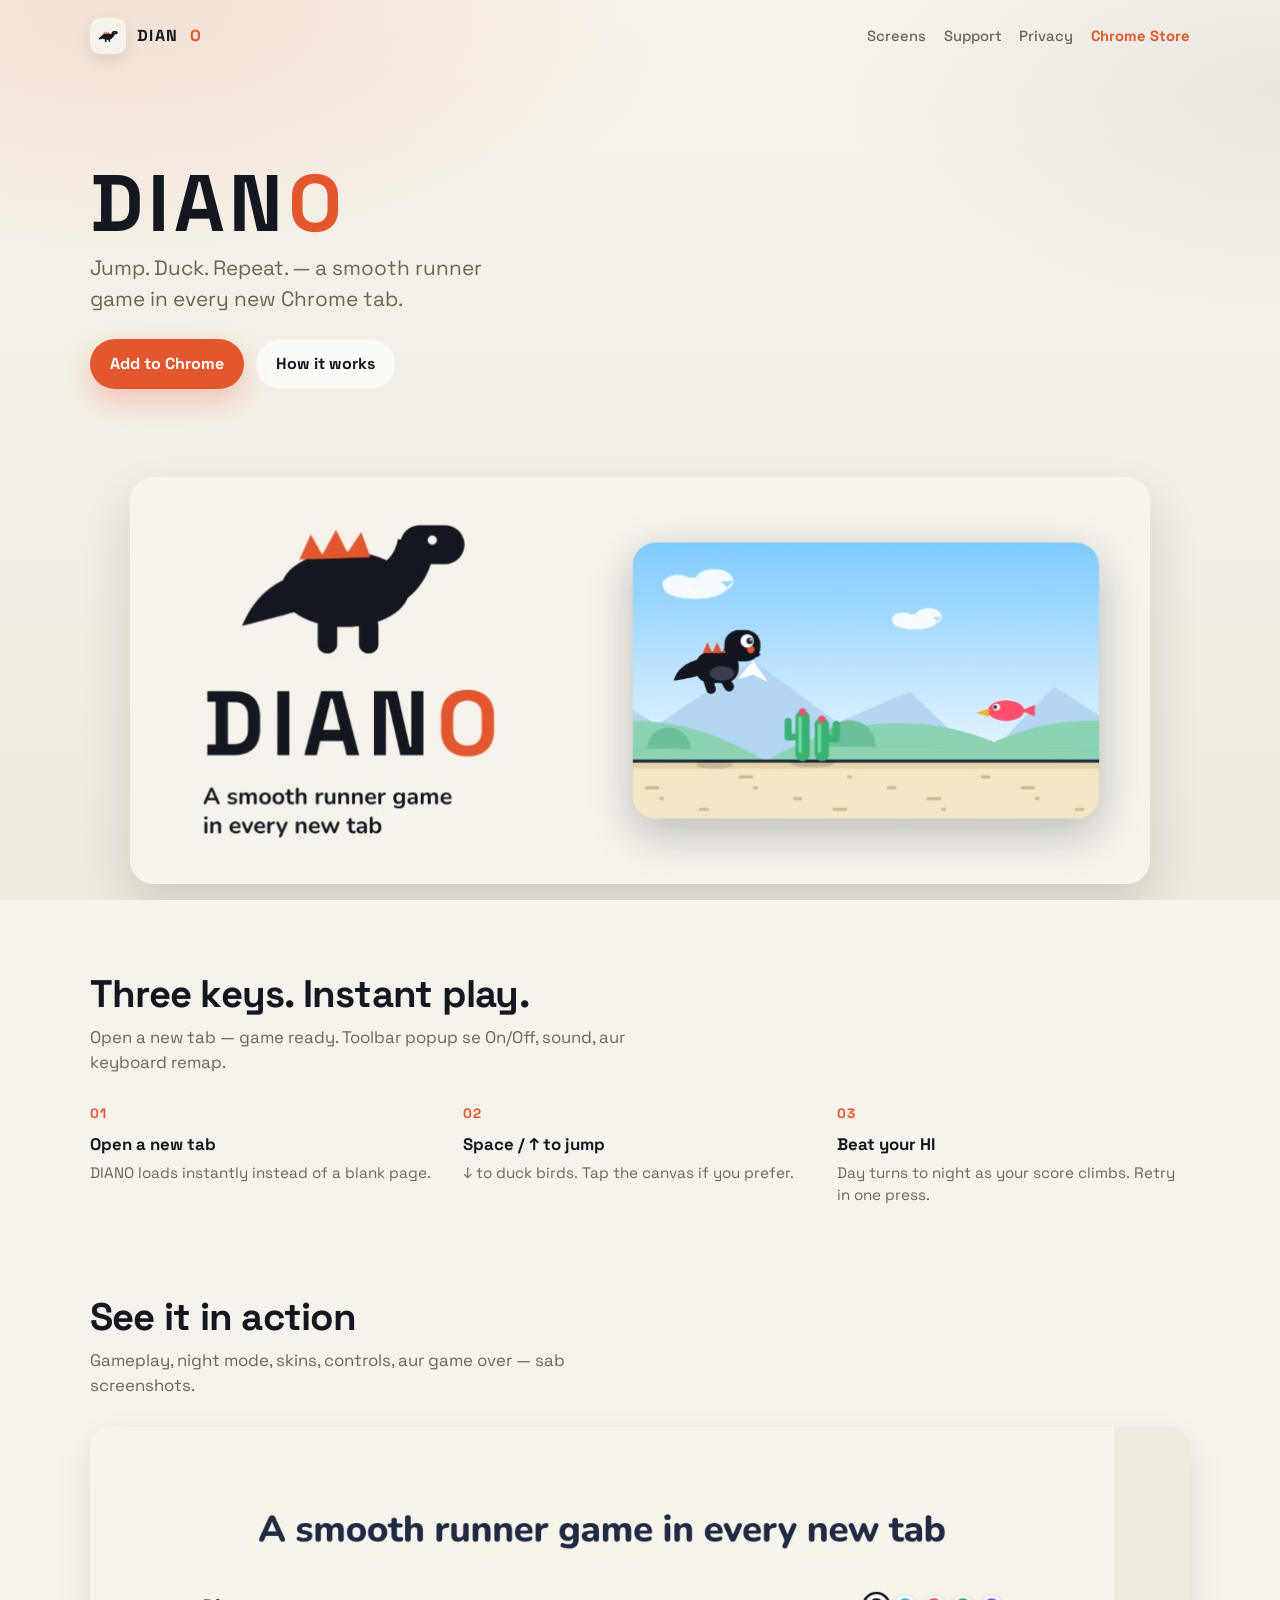
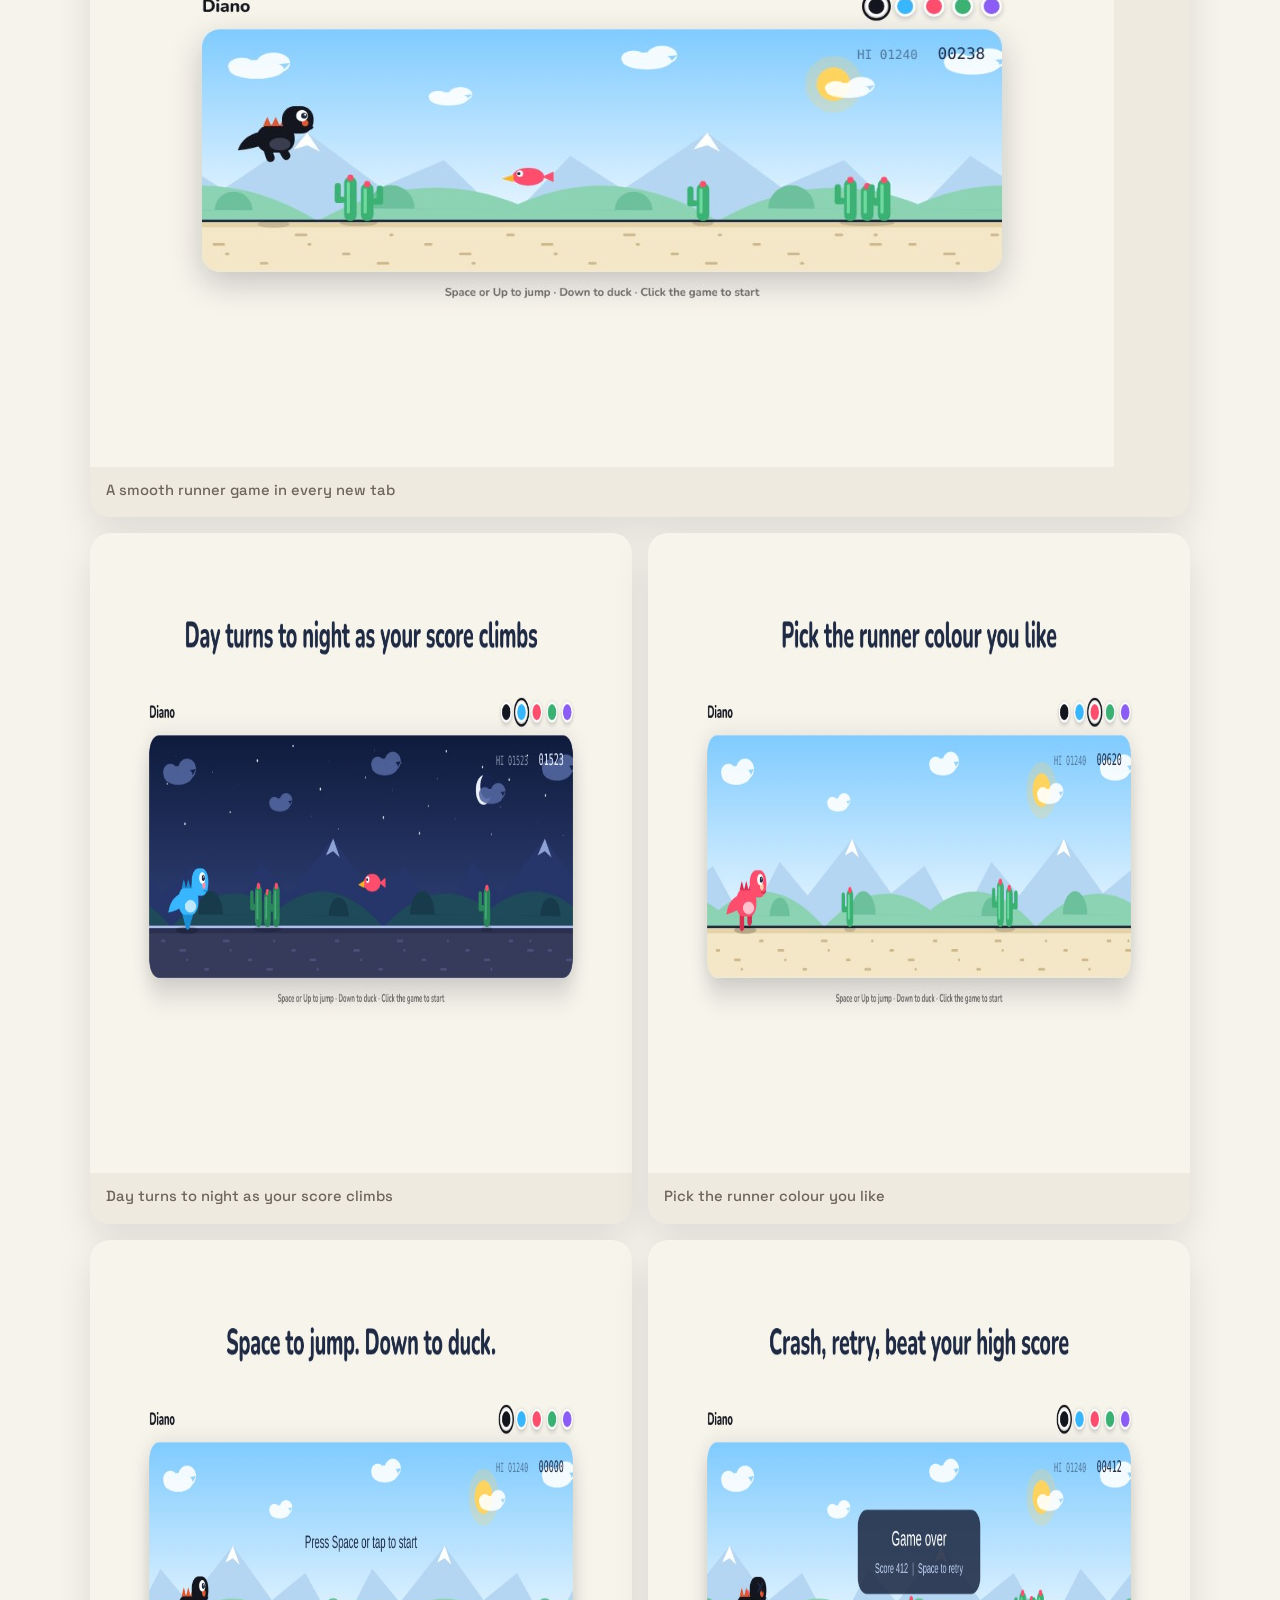
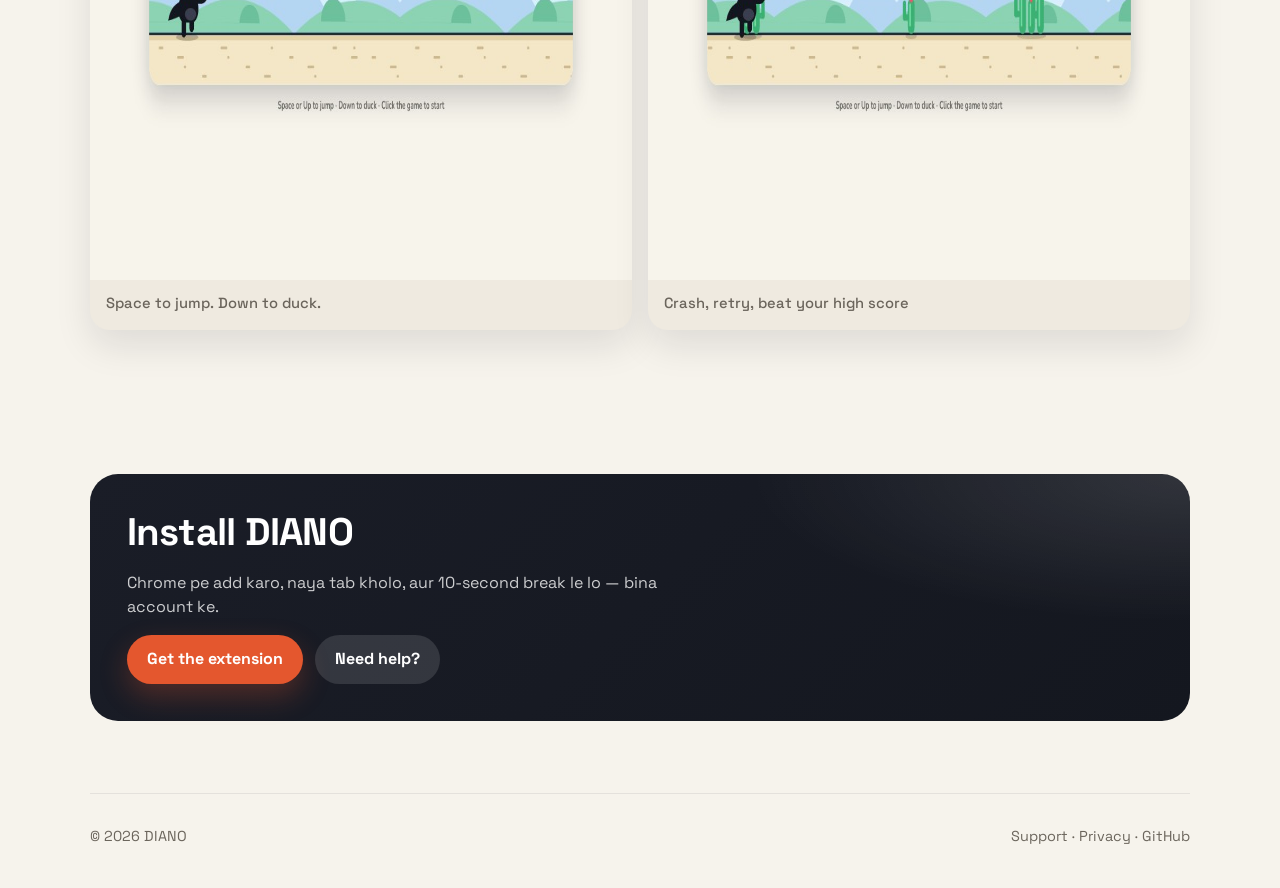
==== docs/index.html @ 9ef1a7bb "Add GitHub Pages site with screenshots, privacy, and support Ship a DIANO landing page plus store as" ====
<!DOCTYPE html>
<html lang="en">
<head>
  <meta charset="UTF-8" />
  <meta name="viewport" content="width=device-width, initial-scale=1" />
  <title>DIANO — Runner in every new tab</title>
  <meta name="description" content="DIANO turns every Chrome new tab into a smooth runner game. Jump, duck, beat your high score." />
  <meta property="og:title" content="DIANO" />
  <meta property="og:description" content="Jump. Duck. Repeat. A smooth runner in every new tab." />
  <meta property="og:image" content="assets/promo-marquee.jpg" />
  <link rel="icon" href="assets/favicon.png" />
  <link rel="preconnect" href="https://fonts.googleapis.com" />
  <link rel="preconnect" href="https://fonts.gstatic.com" crossorigin />
  <link href="https://fonts.googleapis.com/css2?family=Space+Grotesk:wght@500;700&display=swap" rel="stylesheet" />
  <link rel="stylesheet" href="styles.css" />
</head>
<body>
  <header class="hero">
    <div class="wrap">
      <nav class="nav" aria-label="Primary">
        <a class="nav-brand" href="./">
          <img src="assets/favicon.png" alt="" width="36" height="36" />
          DIAN<span>O</span>
        </a>
        <div class="nav-links">
          <a href="#screens">Screens</a>
          <a href="support.html">Support</a>
          <a href="privacy.html">Privacy</a>
          <a class="accent" href="https://chromewebstore.google.com/" target="_blank" rel="noopener">Chrome Store</a>
        </div>
      </nav>

      <div class="hero-inner">
        <h1>DIAN<span>O</span></h1>
        <p class="lede">Jump. Duck. Repeat. — a smooth runner game in every new Chrome tab.</p>
        <div class="cta-row">
          <a class="btn btn-accent" href="https://chromewebstore.google.com/" target="_blank" rel="noopener">Add to Chrome</a>
          <a class="btn btn-ghost" href="#how">How it works</a>
        </div>
      </div>

      <figure class="hero-art">
        <img src="assets/promo-marquee.jpg" alt="DIANO — Jump. Duck. Repeat." width="1400" height="560" />
      </figure>
    </div>
  </header>

  <main>
    <section class="section" id="how">
      <div class="wrap">
        <h2>Three keys. Instant play.</h2>
        <p class="sub">Open a new tab — game ready. Toolbar popup se On/Off, sound, aur keyboard remap.</p>
        <div class="steps">
          <div class="step">
            <strong>Open a new tab</strong>
            <p>DIANO loads instantly instead of a blank page.</p>
          </div>
          <div class="step">
            <strong>Space / ↑ to jump</strong>
            <p>↓ to duck birds. Tap the canvas if you prefer.</p>
          </div>
          <div class="step">
            <strong>Beat your HI</strong>
            <p>Day turns to night as your score climbs. Retry in one press.</p>
          </div>
        </div>
      </div>
    </section>

    <section class="section" id="screens" style="padding-top:1rem">
      <div class="wrap">
        <h2>See it in action</h2>
        <p class="sub">Gameplay, night mode, skins, controls, aur game over — sab screenshots.</p>
        <div class="shot-grid">
          <figure class="shot wide">
            <img src="assets/shot-gameplay.jpg" alt="DIANO gameplay" width="1024" height="640" loading="lazy" />
            <figcaption>A smooth runner game in every new tab</figcaption>
          </figure>
          <figure class="shot">
            <img src="assets/shot-night.jpg" alt="Night mode as score climbs" width="1024" height="640" loading="lazy" />
            <figcaption>Day turns to night as your score climbs</figcaption>
          </figure>
          <figure class="shot">
            <img src="assets/shot-skins.jpg" alt="Pick runner colour" width="1024" height="640" loading="lazy" />
            <figcaption>Pick the runner colour you like</figcaption>
          </figure>
          <figure class="shot">
            <img src="assets/shot-controls.jpg" alt="Keyboard controls" width="1024" height="640" loading="lazy" />
            <figcaption>Space to jump. Down to duck.</figcaption>
          </figure>
          <figure class="shot">
            <img src="assets/shot-gameover.jpg" alt="Game over screen" width="1024" height="640" loading="lazy" />
            <figcaption>Crash, retry, beat your high score</figcaption>
          </figure>
        </div>
      </div>
    </section>

    <section class="section">
      <div class="wrap">
        <div class="cta-band">
          <h2>Install DIANO</h2>
          <p>Chrome pe add karo, naya tab kholo, aur 10-second break le lo — bina account ke.</p>
          <div class="cta-row">
            <a class="btn btn-accent" href="https://chromewebstore.google.com/" target="_blank" rel="noopener">Get the extension</a>
            <a class="btn btn-ghost" href="support.html">Need help?</a>
          </div>
        </div>
      </div>
    </section>
  </main>

  <footer class="wrap footer">
    <span>© <span id="y"></span> DIANO</span>
    <div>
      <a href="support.html">Support</a>
      ·
      <a href="privacy.html">Privacy</a>
      ·
      <a href="https://github.com/beingamit4197/diano" target="_blank" rel="noopener">GitHub</a>
    </div>
  </footer>
  <script>document.getElementById("y").textContent = new Date().getFullYear();</script>
</body>
</html>
---- docs/styles.css ----
:root {
  --ink: #14171f;
  --accent: #e4572e;
  --cream: #f6f3ec;
  --cream-2: #efeae0;
  --muted: #6b655c;
  --white: #fff;
  --ease: cubic-bezier(0.22, 1, 0.36, 1);
  --font: "Space Grotesk", system-ui, sans-serif;
}

*, *::before, *::after { box-sizing: border-box; }
html { scroll-behavior: smooth; }
body {
  margin: 0;
  font-family: var(--font);
  color: var(--ink);
  background: var(--cream);
  line-height: 1.5;
  -webkit-font-smoothing: antialiased;
}
img { max-width: 100%; display: block; }
a { color: inherit; text-decoration: none; }

.wrap {
  width: min(1100px, calc(100% - 2.5rem));
  margin-inline: auto;
}

/* Nav */
.nav {
  position: relative;
  z-index: 5;
  display: flex;
  align-items: center;
  justify-content: space-between;
  gap: 1rem;
  width: min(1100px, calc(100% - 2.5rem));
  margin-inline: auto;
  padding: 1.15rem 0;
}

.hero .nav {
  position: absolute;
  top: 0;
  left: 50%;
  transform: translateX(-50%);
  width: min(1100px, calc(100% - 2.5rem));
}

.nav-brand {
  display: flex;
  align-items: center;
  gap: 0.7rem;
  font-weight: 700;
  letter-spacing: 0.08em;
  color: var(--ink);
}
.nav-brand img {
  width: 36px;
  height: 36px;
  border-radius: 10px;
  background: var(--cream);
  box-shadow: 0 6px 16px rgba(20, 23, 31, 0.1);
}
.nav-brand span { color: var(--accent); }

.nav-links {
  display: flex;
  flex-wrap: wrap;
  gap: 0.85rem 1.1rem;
  font-size: 0.92rem;
  font-weight: 500;
  color: var(--muted);
}
.nav-links a:hover { color: var(--ink); }
.nav-links a.accent { color: var(--accent); font-weight: 700; }

/* Hero */
.hero {
  position: relative;
  min-height: 100svh;
  display: grid;
  align-items: end;
  overflow: hidden;
  color: var(--ink);
  background:
    radial-gradient(80% 55% at 10% 0%, rgba(228, 87, 46, 0.12), transparent 55%),
    radial-gradient(70% 50% at 100% 10%, rgba(20, 23, 31, 0.05), transparent 50%),
    linear-gradient(180deg, #f6f3ec 0%, #efeae0 100%);
}

.hero-inner {
  position: relative;
  z-index: 1;
  padding: 7rem 0 3.5rem;
  max-width: 720px;
  animation: rise 0.75s var(--ease) both;
}

.hero h1 {
  margin: 0 0 0.7rem;
  font-size: clamp(2.8rem, 8vw, 5rem);
  line-height: 0.95;
  letter-spacing: 0.06em;
  font-weight: 700;
}
.hero h1 span { color: var(--accent); }

.hero .lede {
  margin: 0 0 1.5rem;
  max-width: 28rem;
  font-size: clamp(1.05rem, 2.2vw, 1.3rem);
  color: var(--muted);
}

.cta-row {
  display: flex;
  flex-wrap: wrap;
  gap: 0.75rem;
}

.btn {
  display: inline-flex;
  align-items: center;
  justify-content: center;
  min-height: 48px;
  padding: 0.8rem 1.25rem;
  border-radius: 999px;
  border: none;
  font: inherit;
  font-weight: 700;
  cursor: pointer;
  transition: transform 0.18s var(--ease), box-shadow 0.18s;
}
.btn:hover { transform: translateY(-1px); }

.btn-primary {
  background: var(--ink);
  color: #fff;
  box-shadow: 0 12px 28px rgba(20, 23, 31, 0.2);
}
.btn-accent {
  background: var(--accent);
  color: #fff;
  box-shadow: 0 12px 28px rgba(228, 87, 46, 0.28);
}
.btn-ghost {
  background: rgba(255, 255, 255, 0.65);
  color: var(--ink);
}

@keyframes rise {
  from { opacity: 0; transform: translateY(16px); }
  to { opacity: 1; transform: none; }
}

.hero-art {
  margin-top: 2rem;
  border-radius: 24px;
  overflow: hidden;
  box-shadow: 0 24px 50px rgba(20, 23, 31, 0.14);
  animation: rise 0.85s var(--ease) 0.1s both;
}
.hero-art img { width: 100%; height: auto; }

/* Sections */
.section { padding: 4.5rem 0; }
.section h2 {
  margin: 0 0 0.55rem;
  font-size: clamp(1.7rem, 3.5vw, 2.4rem);
  letter-spacing: -0.02em;
  line-height: 1.15;
}
.section .sub {
  margin: 0 0 1.8rem;
  max-width: 36rem;
  color: var(--muted);
  font-size: 1.05rem;
}

.shot-grid {
  display: grid;
  gap: 1rem;
  grid-template-columns: 1fr;
}
@media (min-width: 800px) {
  .shot-grid { grid-template-columns: 1fr 1fr; }
  .shot-grid .wide { grid-column: 1 / -1; }
}

.shot {
  margin: 0;
  border-radius: 20px;
  overflow: hidden;
  background: var(--cream-2);
  box-shadow: 0 16px 36px rgba(20, 23, 31, 0.1);
}
.shot figcaption {
  padding: 0.75rem 1rem 1rem;
  font-size: 0.92rem;
  color: var(--muted);
  font-weight: 500;
}

.steps {
  display: grid;
  gap: 1.25rem;
  counter-reset: step;
}
@media (min-width: 800px) {
  .steps { grid-template-columns: repeat(3, 1fr); }
}
.step::before {
  counter-increment: step;
  content: "0" counter(step);
  display: block;
  margin-bottom: 0.45rem;
  font-size: 0.85rem;
  font-weight: 700;
  letter-spacing: 0.08em;
  color: var(--accent);
}
.step strong { display: block; margin-bottom: 0.3rem; font-size: 1.05rem; }
.step p { margin: 0; color: var(--muted); font-size: 0.95rem; }

.cta-band {
  padding: 2.3rem;
  border-radius: 28px;
  background:
    radial-gradient(80% 120% at 100% 0%, rgba(255,255,255,0.12), transparent 50%),
    linear-gradient(135deg, #1a1d27, #14171f);
  color: #fff;
  display: grid;
  gap: 1rem;
}
.cta-band h2 { margin: 0; color: #fff; }
.cta-band p { margin: 0; color: rgba(255,255,255,0.78); max-width: 34rem; }
.cta-band .btn-ghost { background: rgba(255,255,255,0.12); color: #fff; }

.footer {
  padding: 2rem 0 2.5rem;
  color: var(--muted);
  font-size: 0.9rem;
  display: flex;
  flex-wrap: wrap;
  gap: 0.75rem 1.25rem;
  justify-content: space-between;
  border-top: 1px solid rgba(20, 23, 31, 0.08);
}
.footer a:hover { color: var(--accent); }

/* Inner pages */
.page-hero {
  padding: 1.25rem 0 2.2rem;
  background:
    radial-gradient(90% 80% at 0% 0%, rgba(228, 87, 46, 0.1), transparent 55%),
    var(--cream);
}
.page-hero .nav {
  position: relative;
  left: auto;
  transform: none;
  width: 100%;
  max-width: none;
  padding: 0 0 2rem;
}
.page-hero h1 {
  margin: 0 0 0.55rem;
  font-size: clamp(2rem, 5vw, 3rem);
  letter-spacing: -0.02em;
}
.page-hero p {
  margin: 0;
  max-width: 36rem;
  color: var(--muted);
  font-size: 1.05rem;
}

.prose { max-width: 44rem; }
.prose h2 {
  margin: 2rem 0 0.55rem;
  font-size: 1.25rem;
}
.prose h2:first-child { margin-top: 0; }
.prose p, .prose li {
  color: var(--muted);
  font-size: 0.98rem;
  line-height: 1.65;
}
.prose ul { margin: 0.4rem 0 0; padding-left: 1.2rem; }
.prose .updated {
  margin: 0 0 1.5rem;
  font-size: 0.88rem;
  color: var(--muted);
}

.faq { display: grid; gap: 0.85rem; }
.faq details {
  border-radius: 16px;
  background: var(--white);
  padding: 1rem 1.15rem;
  box-shadow: 0 10px 28px rgba(20, 23, 31, 0.05);
}
.faq summary {
  cursor: pointer;
  font-weight: 700;
  list-style: none;
}
.faq summary::-webkit-details-marker { display: none; }
.faq summary::after {
  content: "+";
  float: right;
  color: var(--accent);
  font-weight: 700;
}
.faq details[open] summary::after { content: "–"; }
.faq p {
  margin: 0.7rem 0 0;
  color: var(--muted);
  font-size: 0.95rem;
}

.contact {
  margin-top: 2rem;
  padding: 1.4rem 1.5rem;
  border-radius: 20px;
  background: linear-gradient(180deg, #fff, #f3efe6);
}
.contact h2 { margin: 0 0 0.4rem; font-size: 1.25rem; }
.contact p { margin: 0 0 1rem; color: var(--muted); }

@media (max-width: 640px) {
  .nav-links { gap: 0.65rem; font-size: 0.82rem; justify-content: flex-end; }
}

@media (prefers-reduced-motion: reduce) {
  .hero-inner, .hero-art { animation: none !important; }
}
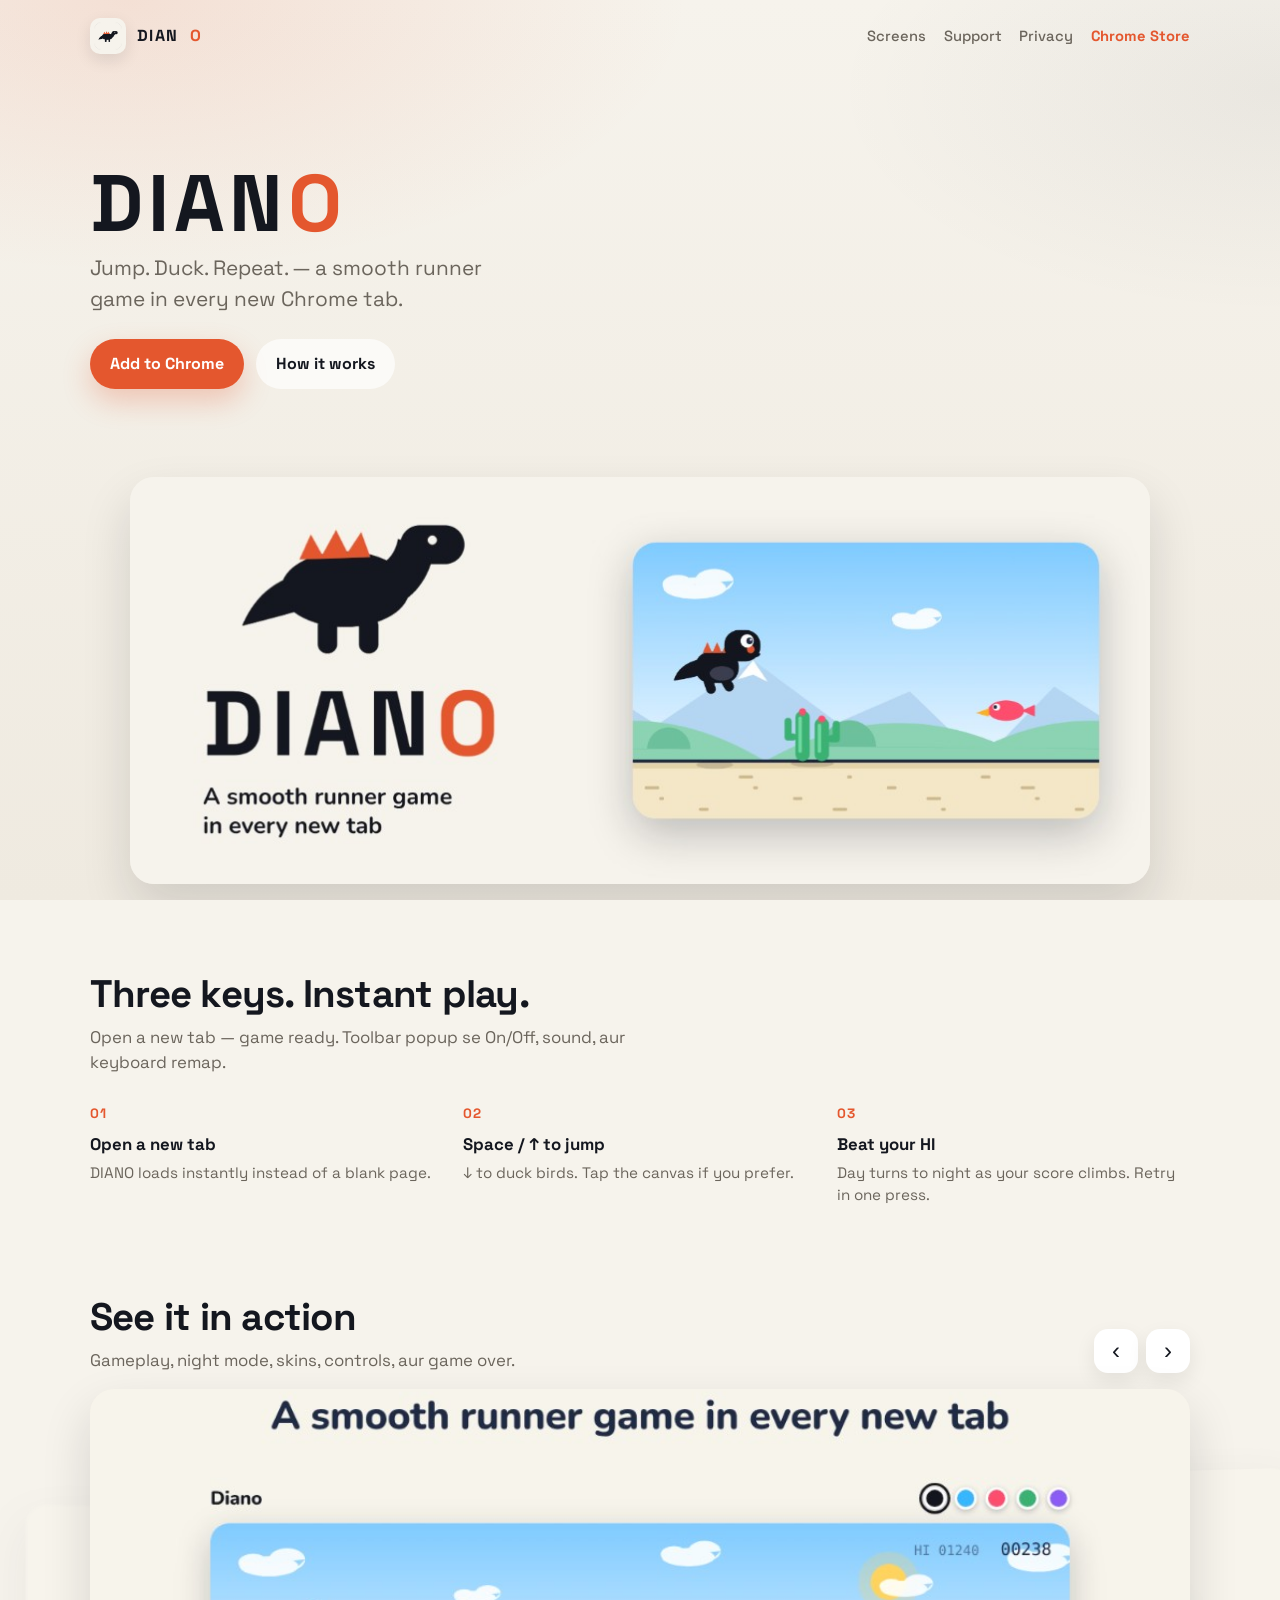
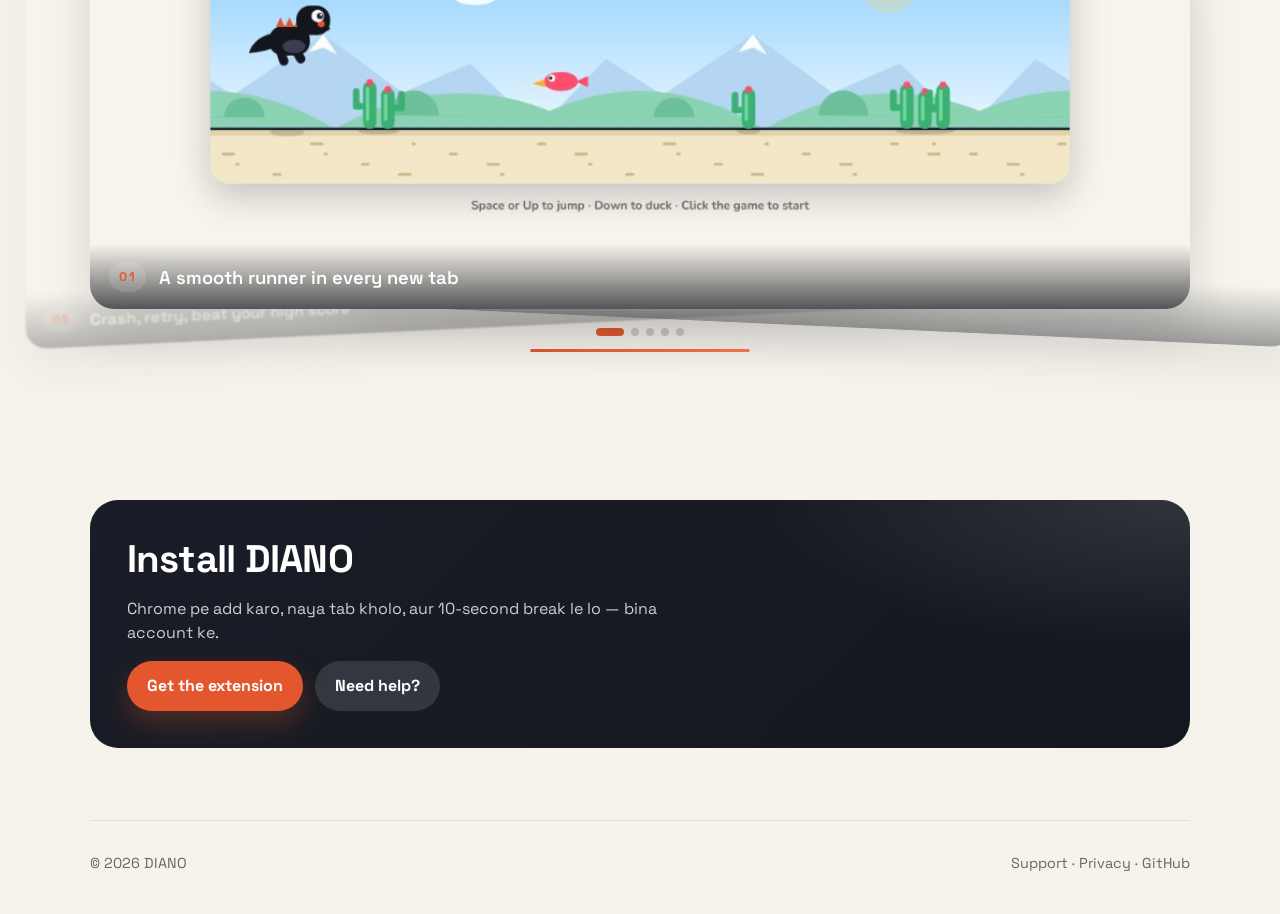
==== commit 3fa8592f: "Add modern stacked screenshot carousel on the homepage Replace the static screenshot grid with an au" ====
--- a/docs/index.html
+++ b/docs/index.html
@@ -69,29 +69,71 @@
 
     <section class="section" id="screens" style="padding-top:1rem">
       <div class="wrap">
-        <h2>See it in action</h2>
-        <p class="sub">Gameplay, night mode, skins, controls, aur game over — sab screenshots.</p>
-        <div class="shot-grid">
-          <figure class="shot wide">
-            <img src="assets/shot-gameplay.jpg" alt="DIANO gameplay" width="1024" height="640" loading="lazy" />
-            <figcaption>A smooth runner game in every new tab</figcaption>
-          </figure>
-          <figure class="shot">
-            <img src="assets/shot-night.jpg" alt="Night mode as score climbs" width="1024" height="640" loading="lazy" />
-            <figcaption>Day turns to night as your score climbs</figcaption>
-          </figure>
-          <figure class="shot">
-            <img src="assets/shot-skins.jpg" alt="Pick runner colour" width="1024" height="640" loading="lazy" />
-            <figcaption>Pick the runner colour you like</figcaption>
-          </figure>
-          <figure class="shot">
-            <img src="assets/shot-controls.jpg" alt="Keyboard controls" width="1024" height="640" loading="lazy" />
-            <figcaption>Space to jump. Down to duck.</figcaption>
-          </figure>
-          <figure class="shot">
-            <img src="assets/shot-gameover.jpg" alt="Game over screen" width="1024" height="640" loading="lazy" />
-            <figcaption>Crash, retry, beat your high score</figcaption>
-          </figure>
+        <div class="carousel-head">
+          <div>
+            <h2>See it in action</h2>
+            <p class="sub">Gameplay, night mode, skins, controls, aur game over.</p>
+          </div>
+          <div class="carousel-tools" aria-hidden="false">
+            <button type="button" class="carousel-btn" id="carouselPrev" aria-label="Previous screenshot">‹</button>
+            <button type="button" class="carousel-btn" id="carouselNext" aria-label="Next screenshot">›</button>
+          </div>
+        </div>
+
+        <div
+          class="carousel"
+          id="carousel"
+          tabindex="0"
+          role="region"
+          aria-roledescription="carousel"
+          aria-label="DIANO screenshots"
+        >
+          <div class="carousel-stage">
+            <article class="carousel-card is-active" data-i="0">
+              <img src="assets/shot-gameplay.jpg" alt="DIANO gameplay" width="1024" height="640" />
+              <div class="carousel-meta">
+                <span class="carousel-index">01</span>
+                <p>A smooth runner in every new tab</p>
+              </div>
+            </article>
+            <article class="carousel-card" data-i="1">
+              <img src="assets/shot-night.jpg" alt="Night mode" width="1024" height="640" />
+              <div class="carousel-meta">
+                <span class="carousel-index">02</span>
+                <p>Day turns to night as your score climbs</p>
+              </div>
+            </article>
+            <article class="carousel-card" data-i="2">
+              <img src="assets/shot-skins.jpg" alt="Runner skins" width="1024" height="640" />
+              <div class="carousel-meta">
+                <span class="carousel-index">03</span>
+                <p>Pick the runner colour you like</p>
+              </div>
+            </article>
+            <article class="carousel-card" data-i="3">
+              <img src="assets/shot-controls.jpg" alt="Controls" width="1024" height="640" />
+              <div class="carousel-meta">
+                <span class="carousel-index">04</span>
+                <p>Space to jump. Down to duck.</p>
+              </div>
+            </article>
+            <article class="carousel-card" data-i="4">
+              <img src="assets/shot-gameover.jpg" alt="Game over" width="1024" height="640" />
+              <div class="carousel-meta">
+                <span class="carousel-index">05</span>
+                <p>Crash, retry, beat your high score</p>
+              </div>
+            </article>
+          </div>
+
+          <div class="carousel-rail" role="tablist" aria-label="Screenshot dots">
+            <button type="button" class="carousel-dot is-on" role="tab" aria-selected="true" aria-label="Slide 1" data-go="0"></button>
+            <button type="button" class="carousel-dot" role="tab" aria-selected="false" aria-label="Slide 2" data-go="1"></button>
+            <button type="button" class="carousel-dot" role="tab" aria-selected="false" aria-label="Slide 3" data-go="2"></button>
+            <button type="button" class="carousel-dot" role="tab" aria-selected="false" aria-label="Slide 4" data-go="3"></button>
+            <button type="button" class="carousel-dot" role="tab" aria-selected="false" aria-label="Slide 5" data-go="4"></button>
+          </div>
+          <div class="carousel-progress" aria-hidden="true"><span id="carouselProgress"></span></div>
         </div>
       </div>
     </section>
@@ -120,6 +162,7 @@
       <a href="https://github.com/beingamit4197/diano" target="_blank" rel="noopener">GitHub</a>
     </div>
   </footer>
+  <script src="carousel.js"></script>
   <script>document.getElementById("y").textContent = new Date().getFullYear();</script>
 </body>
 </html>
--- a/docs/styles.css
+++ b/docs/styles.css
@@ -179,28 +179,194 @@
   font-size: 1.05rem;
 }
 
-.shot-grid {
-  display: grid;
+/* Modern stacked carousel */
+.carousel-head {
+  display: flex;
+  align-items: flex-end;
+  justify-content: space-between;
   gap: 1rem;
-  grid-template-columns: 1fr;
-}
-@media (min-width: 800px) {
-  .shot-grid { grid-template-columns: 1fr 1fr; }
-  .shot-grid .wide { grid-column: 1 / -1; }
-}
-
-.shot {
+  margin-bottom: 0.5rem;
+}
+.carousel-head .sub { margin-bottom: 0; }
+
+.carousel-tools {
+  display: flex;
+  gap: 0.5rem;
+  flex-shrink: 0;
+}
+
+.carousel-btn {
+  width: 44px;
+  height: 44px;
+  border: none;
+  border-radius: 14px;
+  background: var(--white);
+  color: var(--ink);
+  font-size: 1.5rem;
+  line-height: 1;
+  cursor: pointer;
+  box-shadow: 0 8px 20px rgba(20, 23, 31, 0.08);
+  transition: transform 0.15s var(--ease), background 0.15s, color 0.15s;
+}
+.carousel-btn:hover {
+  background: var(--ink);
+  color: #fff;
+  transform: translateY(-1px);
+}
+.carousel-btn:active { transform: scale(0.96); }
+
+.carousel {
+  position: relative;
+  outline: none;
+  padding: 0.5rem 0 0.25rem;
+}
+
+.carousel-stage {
+  position: relative;
+  height: clamp(280px, 52vw, 520px);
+  perspective: 1400px;
+  touch-action: pan-y;
+}
+
+.carousel-card {
+  position: absolute;
+  inset: 0;
   margin: 0;
-  border-radius: 20px;
+  border-radius: 24px;
   overflow: hidden;
   background: var(--cream-2);
-  box-shadow: 0 16px 36px rgba(20, 23, 31, 0.1);
-}
-.shot figcaption {
-  padding: 0.75rem 1rem 1rem;
-  font-size: 0.92rem;
-  color: var(--muted);
-  font-weight: 500;
+  box-shadow: 0 22px 50px rgba(20, 23, 31, 0.14);
+  transform-origin: center bottom;
+  transition:
+    transform 0.55s var(--ease),
+    opacity 0.45s var(--ease),
+    filter 0.45s var(--ease);
+  opacity: 0;
+  pointer-events: none;
+  filter: blur(2px);
+  z-index: 1;
+}
+
+.carousel-card img {
+  width: 100%;
+  height: 100%;
+  object-fit: cover;
+  display: block;
+}
+
+.carousel-meta {
+  position: absolute;
+  left: 0;
+  right: 0;
+  bottom: 0;
+  display: flex;
+  align-items: flex-end;
+  gap: 0.85rem;
+  padding: 1.1rem 1.2rem;
+  background: linear-gradient(180deg, transparent, rgba(20, 23, 31, 0.72));
+  color: #fff;
+}
+
+.carousel-index {
+  font-size: 0.78rem;
+  font-weight: 700;
+  letter-spacing: 0.14em;
+  color: var(--accent);
+  background: rgba(255, 255, 255, 0.12);
+  border-radius: 999px;
+  padding: 0.35rem 0.6rem;
+}
+
+.carousel-meta p {
+  margin: 0;
+  font-size: clamp(0.95rem, 2vw, 1.15rem);
+  font-weight: 600;
+}
+
+.carousel-card.is-active {
+  opacity: 1;
+  filter: none;
+  transform: translate3d(0, 0, 0) scale(1) rotateY(0deg);
+  z-index: 5;
+  pointer-events: auto;
+}
+.carousel-card.is-next {
+  opacity: 0.55;
+  filter: blur(0.5px);
+  transform: translate3d(14%, 6%, -80px) scale(0.9) rotateY(-12deg);
+  z-index: 3;
+}
+.carousel-card.is-prev {
+  opacity: 0.4;
+  filter: blur(1px);
+  transform: translate3d(-14%, 8%, -120px) scale(0.86) rotateY(12deg);
+  z-index: 2;
+}
+.carousel-card.is-far {
+  opacity: 0;
+  transform: translate3d(0, 18%, -180px) scale(0.8);
+  z-index: 1;
+}
+
+.carousel-rail {
+  display: flex;
+  justify-content: center;
+  gap: 0.45rem;
+  margin-top: 1.15rem;
+}
+
+.carousel-dot {
+  width: 8px;
+  height: 8px;
+  border: none;
+  border-radius: 999px;
+  padding: 0;
+  background: rgba(20, 23, 31, 0.18);
+  cursor: pointer;
+  transition: width 0.25s var(--ease), background 0.25s;
+}
+.carousel-dot.is-on {
+  width: 28px;
+  background: var(--accent);
+}
+
+.carousel-progress {
+  margin: 0.85rem auto 0;
+  width: min(220px, 50%);
+  height: 3px;
+  border-radius: 999px;
+  background: rgba(20, 23, 31, 0.08);
+  overflow: hidden;
+}
+.carousel-progress span {
+  display: block;
+  height: 100%;
+  width: 0%;
+  background: linear-gradient(90deg, var(--accent), #ff7a4d);
+  border-radius: inherit;
+  transform-origin: left center;
+}
+
+@media (max-width: 640px) {
+  .carousel-stage { height: clamp(220px, 62vw, 360px); }
+  .carousel-card.is-next,
+  .carousel-card.is-prev {
+    transform: translate3d(0, 10%, -60px) scale(0.92);
+    opacity: 0.25;
+  }
+}
+
+@media (prefers-reduced-motion: reduce) {
+  .carousel-card {
+    transition: opacity 0.2s ease;
+    filter: none !important;
+  }
+  .carousel-card.is-next,
+  .carousel-card.is-prev,
+  .carousel-card.is-far {
+    opacity: 0;
+    transform: none;
+  }
 }
 
 .steps {
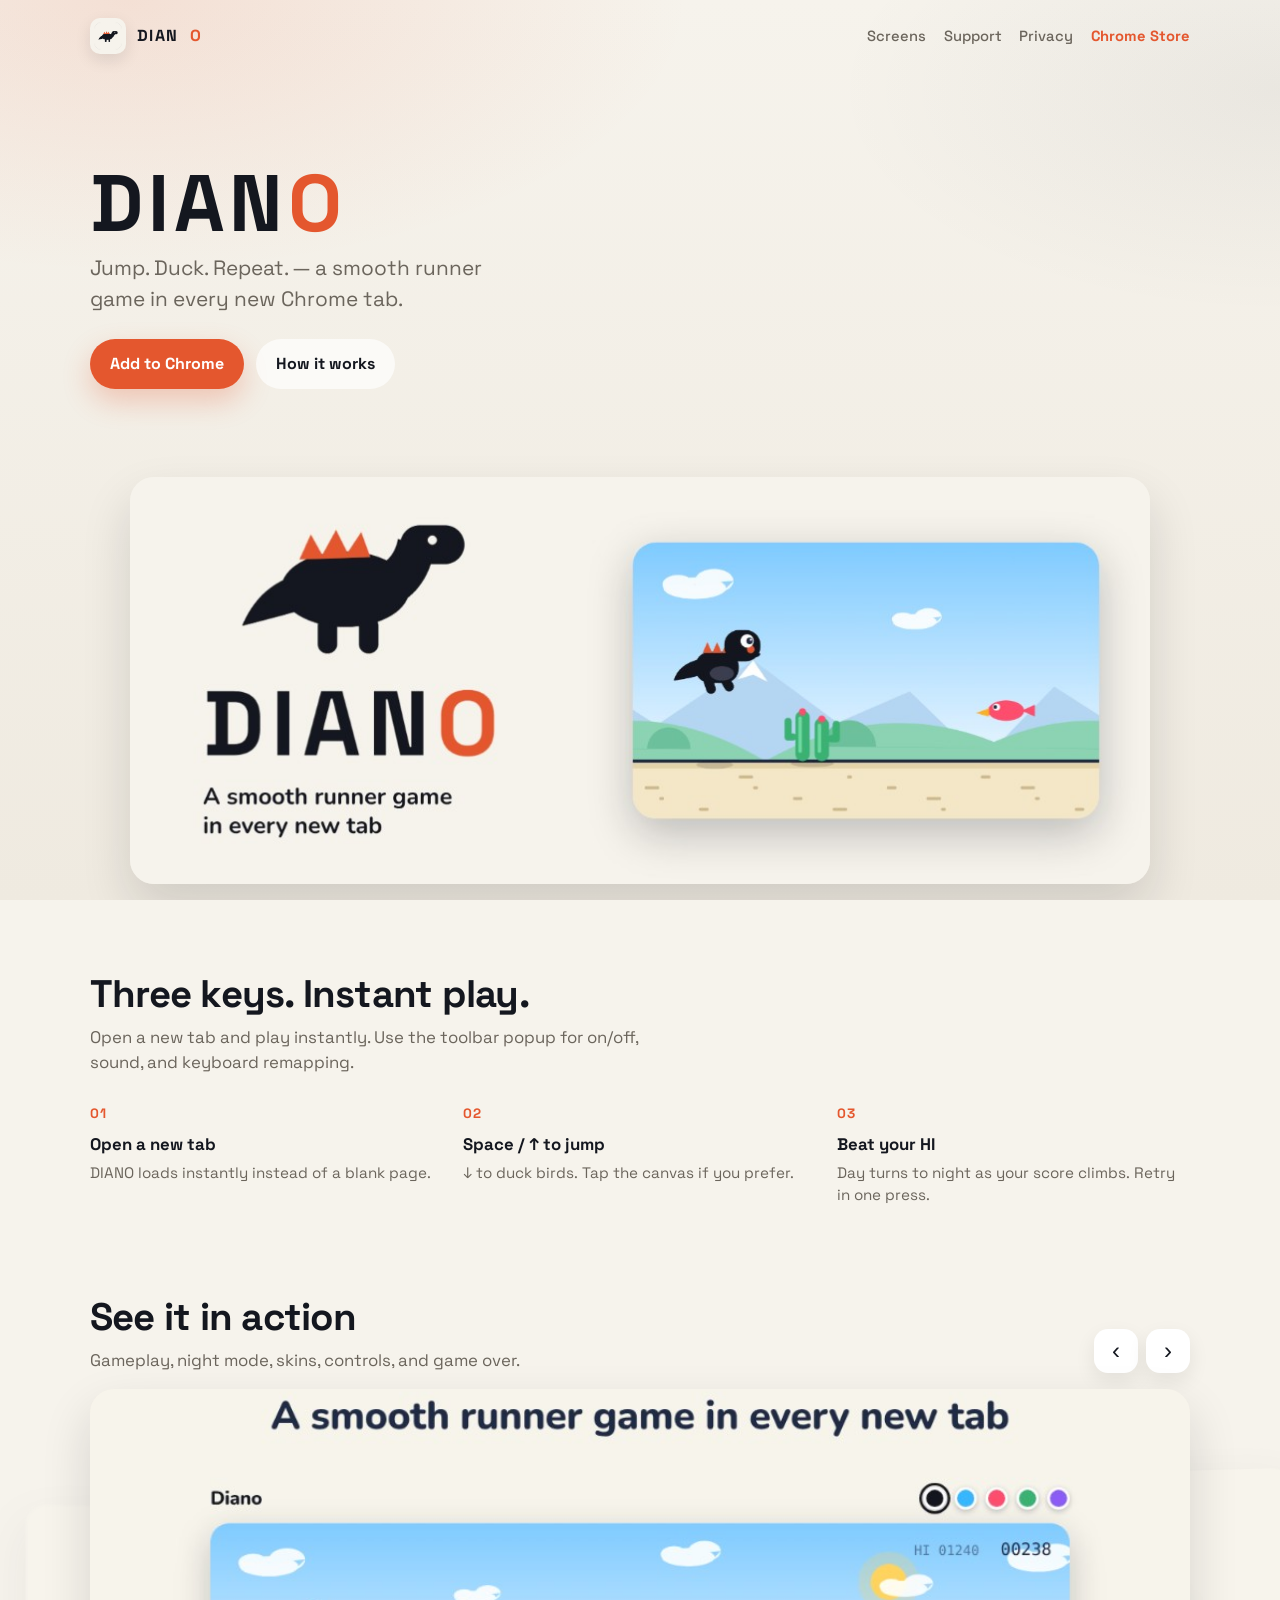
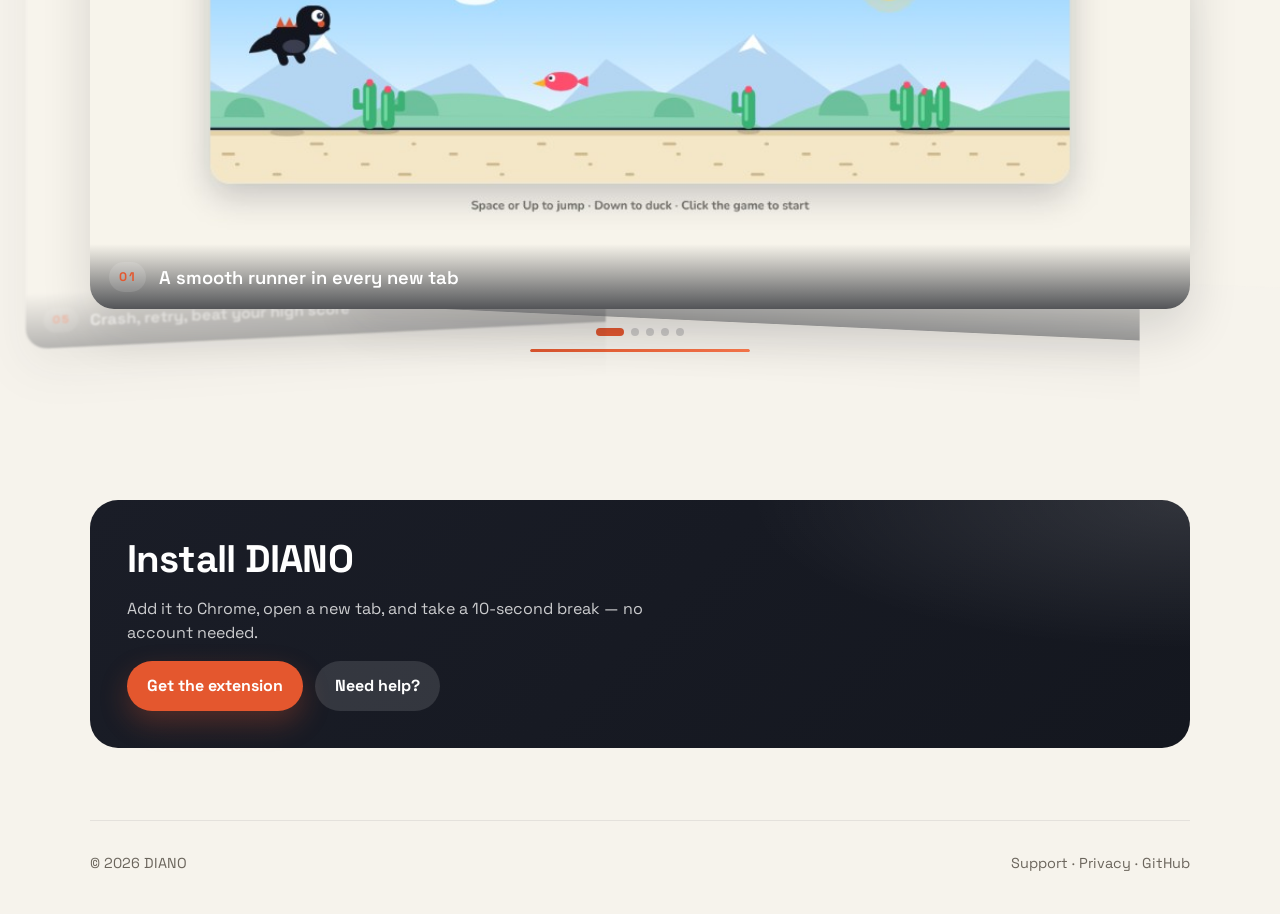
==== commit 11c8fd7f: "Use English-only copy across the site and extension UI Remove Hinglish phrases from homepage, suppor" ====
--- a/docs/index.html
+++ b/docs/index.html
@@ -49,7 +49,7 @@
     <section class="section" id="how">
       <div class="wrap">
         <h2>Three keys. Instant play.</h2>
-        <p class="sub">Open a new tab — game ready. Toolbar popup se On/Off, sound, aur keyboard remap.</p>
+        <p class="sub">Open a new tab and play instantly. Use the toolbar popup for on/off, sound, and keyboard remapping.</p>
         <div class="steps">
           <div class="step">
             <strong>Open a new tab</strong>
@@ -72,7 +72,7 @@
         <div class="carousel-head">
           <div>
             <h2>See it in action</h2>
-            <p class="sub">Gameplay, night mode, skins, controls, aur game over.</p>
+            <p class="sub">Gameplay, night mode, skins, controls, and game over.</p>
           </div>
           <div class="carousel-tools" aria-hidden="false">
             <button type="button" class="carousel-btn" id="carouselPrev" aria-label="Previous screenshot">‹</button>
@@ -142,7 +142,7 @@
       <div class="wrap">
         <div class="cta-band">
           <h2>Install DIANO</h2>
-          <p>Chrome pe add karo, naya tab kholo, aur 10-second break le lo — bina account ke.</p>
+          <p>Add it to Chrome, open a new tab, and take a 10-second break — no account needed.</p>
           <div class="cta-row">
             <a class="btn btn-accent" href="https://chromewebstore.google.com/" target="_blank" rel="noopener">Get the extension</a>
             <a class="btn btn-ghost" href="support.html">Need help?</a>
